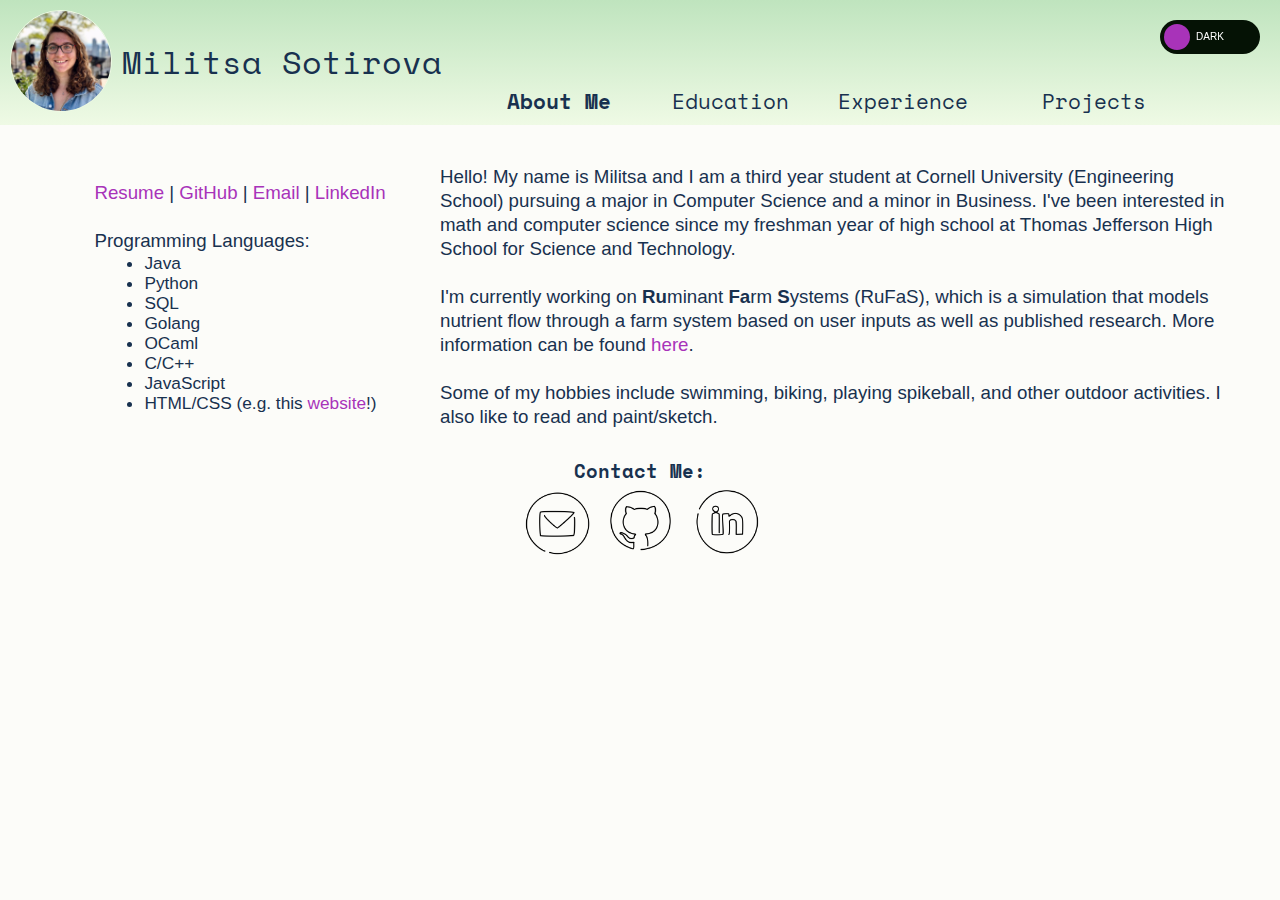
==== aboutme.html @ af570d11 "moving files" ====
<!DOCTYPE html>
<html lang="en">

<head>
	<title>Militsa Sotirova</title>
	<link href="https://fonts.googleapis.com/css?family=Roboto|Space+Mono:400,700&display=swap" rel="stylesheet">
	<link href="./styles/all-pages.css" rel="stylesheet">
	<link href="./styles/light-pages.css" rel="stylesheet" id="theme-link">
	<link href="./styles/toggle.css" rel="stylesheet">
</head>

<body>

	<header>
		<label class="switch">
			<input type="checkbox" id="togBtn">
			<div class="slider round">
				<span class="light">LIGHT</span>
				<span class="dark">DARK</span>
			</div>
		</label>

		<a href="./index.html"><img src="./images/face.jpg" alt="headshot"></a>
		<a href="./index.html">
			<h1>Militsa Sotirova</h1>
		</a>

		<div class="grid-container">
			<div class="grid-item">
				<p><a id="current" href="./aboutme.html"><strong>About Me</strong></a></p>
			</div>

			<div class="grid-item">
				<p><a href="./education.html">Education</a></p>
			</div>

			<div class="grid-item">
				<p><a href="./experience.html">Experience</a></p>
			</div>

			<div class="grid-item">
				<p><a href="./projects.html">Projects</a></p>
			</div>
		</div>

	</header>

	<div class="page-content">
		<div class="aboutme-grid-container">
			<div class="aboutme-grid-item">
				<p><a href="./resources/resume.pdf" target="_blank">Resume</a> | <a href="https://github.com/militsasotirova"
						target="_blank">GitHub</a> | <a href="mailto: militsasotirova@gmail.com" target="_blank">Email</a> | <a
						href="https://www.linkedin.com/in/militsa-sotirova-5362a7177" target="_blank">LinkedIn</a></p>
				<br>
				<p>Programming Languages:</p>
				<ul>
					<li>Java</li>
					<li>Python</li>
					<li>SQL</li>
					<li>Golang</li>
					<li>OCaml</li>
					<li>C/C++</li>
					<li>JavaScript</li>
					<li>HTML/CSS (e.g. this <a href="https://github.com/militsasotirova/militsasotirova.github.io"
							target="_blank">website</a>!)</li>
				</ul>
			</div>

			<div class="aboutme-grid-item">
				<p>Hello! My name is Militsa and I am a third year student at Cornell University (Engineering School)
					pursuing a major in Computer Science
					and a minor in Business. I've been interested in math and computer science since my freshman year of high
					school at Thomas Jefferson High School for Science and Technology. </p>
				<br>
				<p>I'm currently working on <strong>Ru</strong>minant <strong>Fa</strong>rm <strong>S</strong>ystems (RuFaS),
					which
					is a simulation that models nutrient flow through a farm system based on user inputs as well as published
					research.
					More information can be found <a href="./experience.html">here</a>.</p>
				<br>
				<p>Some of my hobbies include swimming, biking, playing spikeball, and other outdoor activities. I also like to
					read and paint/sketch.
				</p>
			</div>
		</div>
	</div>

	<footer>
		<h3>Contact Me:</h3>
		<a href="mailto: militsasotirova@gmail.com" target="_blank"><img src="./images/black-mail.png" title="email"
				alt="email"></a>
		<a href="https://github.com/militsasotirova" target="_blank"><img src="./images/black-github.png" title="github"
				alt="github"></a>
		<a href="https://www.linkedin.com/in/militsa-sotirova-5362a7177" target="_blank"><img
				src="./images/black-linkedin.png" title="linkedin" alt="linkedin"></a>
	</footer>

	<script>
		const toggleSwitch = document.getElementsByClassName("switch")[0];
		const theme = document.querySelector("#theme-link");

		function toggleLightDark(e) {
			if (e.target.checked) {
				theme.href = "./styles/dark-pages.css";
				document.cookie = 'theme=dark';
			}
			else {
				theme.href = "./styles/light-pages.css";
				document.cookie = 'theme=light';
			}
		}
		toggleSwitch.addEventListener('change', toggleLightDark, false);

		function isDark() {
			console.log('cookie: ' + document.cookie + ' end');
			return document.cookie.match(/theme=dark/i) != null;
		}

		function setTheme() {
			if (isDark()) {
				theme.href = "./styles/dark-pages.css";
				var t = document.getElementById("togBtn");
				t.checked = true;
			} else {
				theme.href = "./styles/light-pages.css";
				var t = document.getElementById("togBtn");
				t.checked = false;
			}
		}

		(function () {
			setTheme();
		})();
	</script>
</body>

</html>
---- styles/all-pages.css ----
html {
  height: 100%;
}

* {
  margin: 0;
  padding: 0;
}

header h1 {
  float: left;
  margin-top: 50px;
  font-weight: 300;
}

p {
  font-size: 130%;
}

#current {
  font-weight: 400;
}

footer {
  margin-top: -10px;
  text-align: center;
}

.grid-container {
  width: 55%;
  height: 25%;
  display: grid;
  grid-template-columns: repeat(4, 1fr);
  padding-top: 90px;
  grid-gap: 10px;
}

.grid-item {
  justify-self: end;
}

.page-content {
  font-size: 90%;
  margin: 40px;
  font-family: 'Poppins', sans-serif;
}

ul {
  margin-left: 50px;
  line-height: 20px;
  font-size: 120%;
}

.aboutme-grid-container {
  margin: auto;
  display: grid;
  grid-template-columns: 1fr 2fr;
  justify-content: center;
}

.aboutme-grid-item {
  margin: auto;
}

.education-grid-container {
  display: grid;
  grid-template-columns: 1fr 6fr;
  justify-content: center;
  grid-gap: 50px;
}

.education-grid-item {
  line-height: 30px;
}

.experience-grid-container {
  display: grid;
  grid-template-columns: 1fr 1fr;
  grid-gap: 30px;
  padding-bottom: 10px;
}

.experience-grid-item {
  line-height: 40px;
}

.experience-grid-item p {
  line-height: 25px;
}

.experience-grid-item li {
  line-height: 25px;
}

.projects-grid-container {
  display: grid;
  grid-template-columns: 1fr 1fr 1fr;
  grid-gap: 20px;
}

.projects-grid-item {
  line-height: 40px;
}

.projects-grid-item p {
  line-height: 25px;
}
---- styles/light-pages.css ----
body {
	height: 100%;
	align-items: center;
  justify-content: center;
  resize: vertical;
  font-family: 'Space Mono', monospace;
  color: #18314F;
  background-color: #fcfcf9;
  line-height: 150%;
}

header {
  position: sticky;
  top: 0;
  background-image: linear-gradient(#bfe4be, #effae5);
  height: 125px;
  z-index: 1;
}

header img {
  border-radius: 50%;
  width: 100px;
  height: 100px;
  border: 1px solid #effae5;
  float: left;
  margin: 10px;
}

header a {
  text-decoration: none;
  color: #18314F;
}

footer img {
  width: 75px;
  height: 75px;
}

a {
  text-decoration: none;
  color: #a833b9;
}

a:hover {
  color: #7a8a8a;
}

.modal {
  display: none; /* Hidden by default */
  position: fixed; /* Stay in place */
  z-index: 1; /* Sit on top */
  left: 0;
  top: 0;
  width: 100%; /* Full width */
  height: 100%; /* Full height */
  overflow: auto; /* Enable scroll if needed */
  background-color: rgb(0,0,0); /* Fallback color */
  background-color: rgba(0,0,0,0.4); /* Black w/ opacity */
}

/* Modal Content/Box */
.modal-content {
  background-color: #fefefe;
  margin: 7% auto; /* 15% from the top and centered */
  padding: 20px;
  border: 1px solid #888;
  width: 80%; /* Could be more or less, depending on screen size */
}

/* The Close Button */
.close {
  color: #aaa;
  float: right;
  font-size: 28px;
  font-weight: bold;
}

.close:hover, .close:focus {
  color: black;
  text-decoration: none;
  cursor: pointer;
}

.card {
  box-shadow: 0 4px 8px 0 rgba(63, 60, 60, 0.2);
  transition: 0.3s;
  border-radius: 5px; 
  padding: 2px 16px;
  margin: 10px 10px;
}

.card:hover {
  box-shadow: 0 8px 16px 0 #91917b; 
  cursor: pointer;
}

/* since project cards are actually links, need to specify text to not look
like a link */
.project-card {
  text-decoration: none;
  color: #18314F;
}
.project-card:hover {
  color: #18314F;
}

.education-image {
  height: 200px;
  width: 200px;
}
---- styles/toggle.css ----
.switch {
  position: fixed;
  right: 20px;
  top: 20px;
  display: inline-block;
  width: 100px;
  height: 34px;
  z-index: 1;
}

.switch input {display:none;}

.slider {
  position: absolute;
  cursor: pointer;
  top: 0;
  left: 0;
  right: 0;
  bottom: 0;
  background-color: #051205;
  -webkit-transition: .4s;
  transition: .4s;
}

.slider:before {
  position: absolute;
  content: "";
  height: 26px;
  width: 26px;
  left: 4px;
  bottom: 4px;
  background-color: #a833b9;
  -webkit-transition: .4s;
  transition: .4s;
}

input:checked + .slider {
  background-color: #bfe4be;
}

input:focus + .slider {
  box-shadow: 0 0 1px #2196F3;
}

input:checked + .slider:before {
  -webkit-transform: translateX(65px);
  -ms-transform: translateX(65px);
  transform: translateX(65px);
}

/*------ ADDED CSS ---------*/
.light
{
  display: none;
  color: #18314F;
}

.dark {
  color: white;
}

.light, .dark
{
  position: absolute;
  transform: translate(-50%,-50%);
  top: 50%;
  left: 50%;
  font-size: 10px;
  font-family: Poppins, sans-serif;
}

input:checked+ .slider .light
{display: block;}

input:checked + .slider .dark
{display: none;}

/*--------- END --------*/

/* Rounded sliders */
.slider.round {
  border-radius: 34px;
}

.slider.round:before {
  border-radius: 50%;}
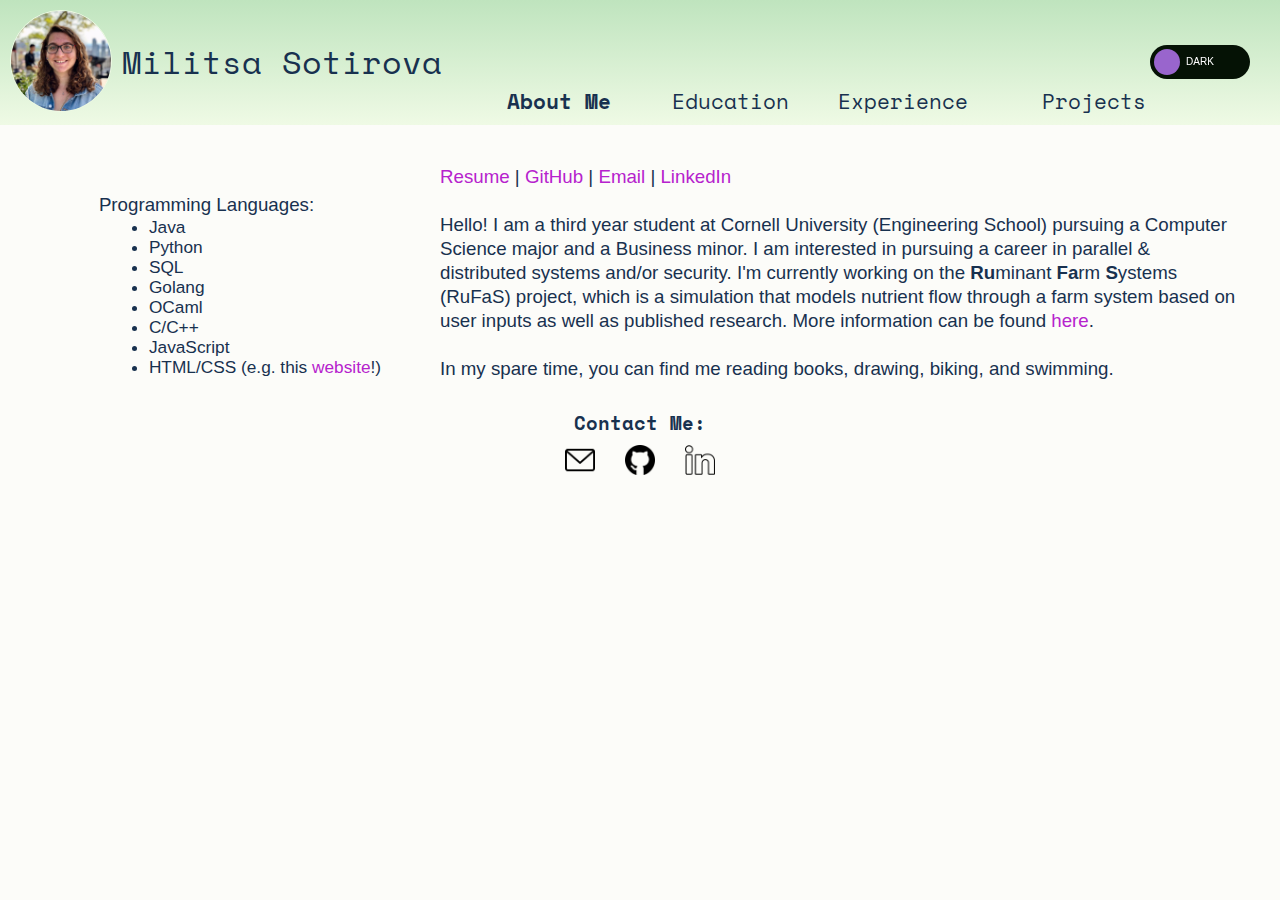
==== commit 9ae7de99: "more updates" ====
--- a/aboutme.html
+++ b/aboutme.html
@@ -7,6 +7,7 @@
 	<link href="./styles/all-pages.css" rel="stylesheet">
 	<link href="./styles/light-pages.css" rel="stylesheet" id="theme-link">
 	<link href="./styles/toggle.css" rel="stylesheet">
+	<link rel="shortcut icon" type="image/x-icon" href="./images/m.png" />
 </head>
 
 <body>
@@ -48,9 +49,6 @@
 	<div class="page-content">
 		<div class="aboutme-grid-container">
 			<div class="aboutme-grid-item">
-				<p><a href="./resources/resume.pdf" target="_blank">Resume</a> | <a href="https://github.com/militsasotirova"
-						target="_blank">GitHub</a> | <a href="mailto: militsasotirova@gmail.com" target="_blank">Email</a> | <a
-						href="https://www.linkedin.com/in/militsa-sotirova-5362a7177" target="_blank">LinkedIn</a></p>
 				<br>
 				<p>Programming Languages:</p>
 				<ul>
@@ -67,19 +65,22 @@
 			</div>
 
 			<div class="aboutme-grid-item">
-				<p>Hello! My name is Militsa and I am a third year student at Cornell University (Engineering School)
-					pursuing a major in Computer Science
-					and a minor in Business. I've been interested in math and computer science since my freshman year of high
-					school at Thomas Jefferson High School for Science and Technology. </p>
-				<br>
-				<p>I'm currently working on <strong>Ru</strong>minant <strong>Fa</strong>rm <strong>S</strong>ystems (RuFaS),
+				<p><a href="./resources/resume.pdf" target="_blank">Resume</a> | <a href="https://github.com/militsasotirova"
+					target="_blank">GitHub</a> | <a href="mailto: militsasotirova@gmail.com" target="_blank">Email</a> | <a
+					href="https://www.linkedin.com/in/militsa-sotirova-5362a7177" target="_blank">LinkedIn</a></p>
+					<br>
+				<p>Hello! I am a third year student at Cornell University (Engineering School)
+					pursuing a Computer Science major and a Business minor. I am interested in 
+					pursuing a career in parallel & distributed systems and/or security.
+					I'm currently working on the 
+					<strong>Ru</strong>minant <strong>Fa</strong>rm <strong>S</strong>ystems (RuFaS) project,
 					which
 					is a simulation that models nutrient flow through a farm system based on user inputs as well as published
 					research.
-					More information can be found <a href="./experience.html">here</a>.</p>
+					More information can be found <a href="./experience.html#rufas-card">here</a>.</p>
 				<br>
-				<p>Some of my hobbies include swimming, biking, playing spikeball, and other outdoor activities. I also like to
-					read and paint/sketch.
+				
+				<p>In my spare time, you can find me reading books, drawing, biking, and swimming.
 				</p>
 			</div>
 		</div>
@@ -87,12 +88,12 @@
 
 	<footer>
 		<h3>Contact Me:</h3>
-		<a href="mailto: militsasotirova@gmail.com" target="_blank"><img src="./images/black-mail.png" title="email"
+		<a href="mailto: militsasotirova@gmail.com" target="_blank"><img src="./images/mail.png" title="email"
 				alt="email"></a>
-		<a href="https://github.com/militsasotirova" target="_blank"><img src="./images/black-github.png" title="github"
+		<a href="https://github.com/militsasotirova" target="_blank"><img src="./images/github.png" title="github"
 				alt="github"></a>
-		<a href="https://www.linkedin.com/in/militsa-sotirova-5362a7177" target="_blank"><img
-				src="./images/black-linkedin.png" title="linkedin" alt="linkedin"></a>
+		<a href="https://www.linkedin.com/in/militsa-sotirova-5362a7177" target="_blank"><img src="./images/linkedin.png"
+				title="linkedin" alt="linkedin"></a>
 	</footer>
 
 	<script>
@@ -112,7 +113,6 @@
 		toggleSwitch.addEventListener('change', toggleLightDark, false);
 
 		function isDark() {
-			console.log('cookie: ' + document.cookie + ' end');
 			return document.cookie.match(/theme=dark/i) != null;
 		}
 
--- a/styles/light-pages.css
+++ b/styles/light-pages.css
@@ -32,13 +32,22 @@
 }
 
 footer img {
-  width: 75px;
-  height: 75px;
+  width: 30px;
+  height: 30px;
+  transition: 0.3s;
+  padding: 10px;
+}
+
+footer img:hover {
+  width: 30px;
+  height: 30px;
+  box-shadow: 0 1px 16px 0 #91917b; 
+  border-radius: 5px;
 }
 
 a {
   text-decoration: none;
-  color: #a833b9;
+  color: #b622cd;
 }
 
 a:hover {
--- a/styles/toggle.css
+++ b/styles/toggle.css
@@ -1,7 +1,7 @@
 .switch {
   position: fixed;
-  right: 20px;
-  top: 20px;
+  right: 30px;
+  top: 45px;
   display: inline-block;
   width: 100px;
   height: 34px;
@@ -29,7 +29,7 @@
   width: 26px;
   left: 4px;
   bottom: 4px;
-  background-color: #a833b9;
+  background-color: #9965CD;
   -webkit-transition: .4s;
   transition: .4s;
 }
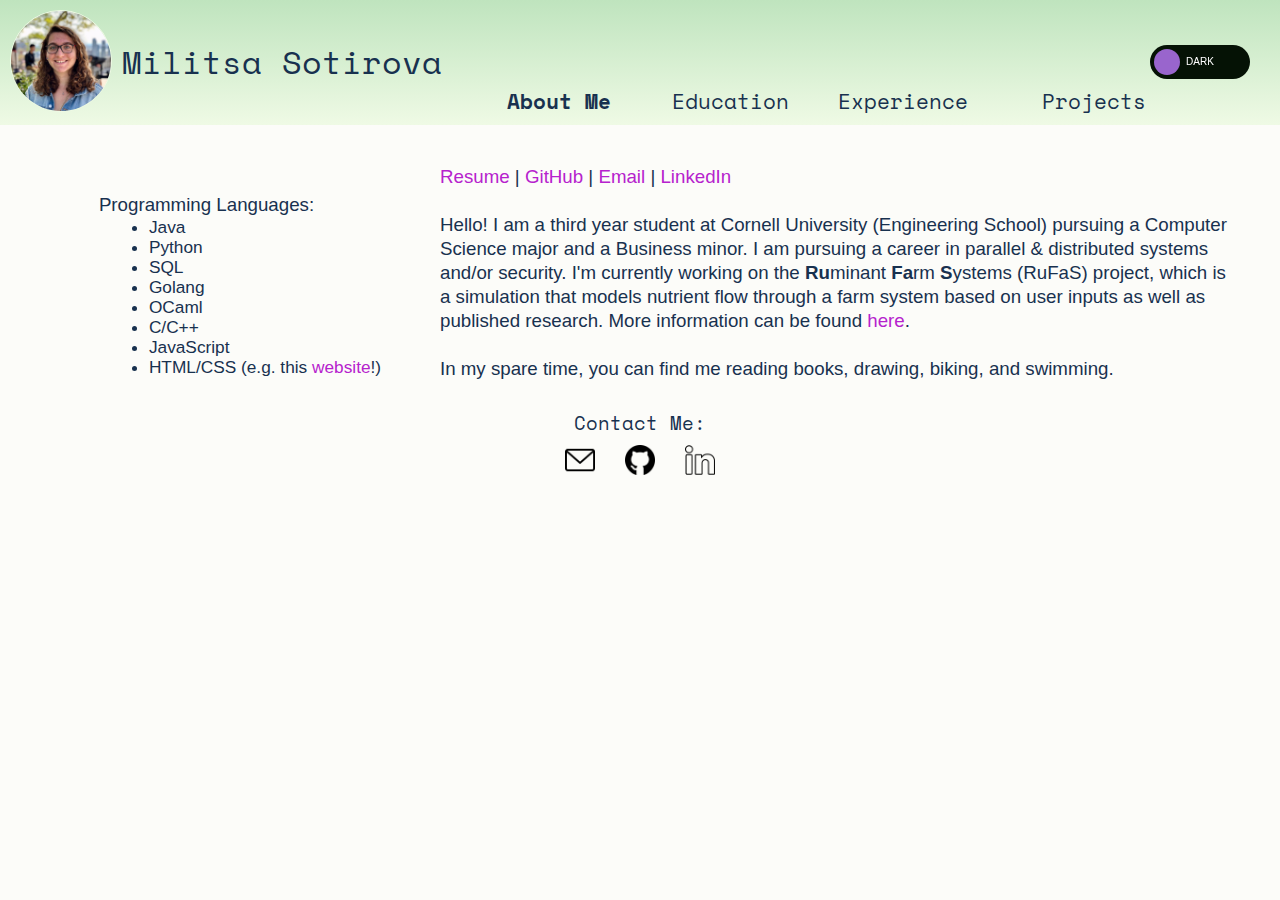
==== commit 252942a5: "small edit" ====
--- a/aboutme.html
+++ b/aboutme.html
@@ -70,7 +70,7 @@
 					href="https://www.linkedin.com/in/militsa-sotirova-5362a7177" target="_blank">LinkedIn</a></p>
 					<br>
 				<p>Hello! I am a third year student at Cornell University (Engineering School)
-					pursuing a Computer Science major and a Business minor. I am interested in 
+					pursuing a Computer Science major and a Business minor. I am 
 					pursuing a career in parallel & distributed systems and/or security.
 					I'm currently working on the 
 					<strong>Ru</strong>minant <strong>Fa</strong>rm <strong>S</strong>ystems (RuFaS) project,
--- a/styles/all-pages.css
+++ b/styles/all-pages.css
@@ -11,6 +11,10 @@
   float: left;
   margin-top: 50px;
   font-weight: 300;
+}
+
+h3 {
+  font-weight: normal;
 }
 
 p {
--- a/styles/light-pages.css
+++ b/styles/light-pages.css
@@ -103,6 +103,10 @@
   cursor: pointer;
 }
 
+.card:focus {
+  box-shadow: 0 4px 8px 0 rgb(250, 5, 5);
+}
+
 /* since project cards are actually links, need to specify text to not look
 like a link */
 .project-card {
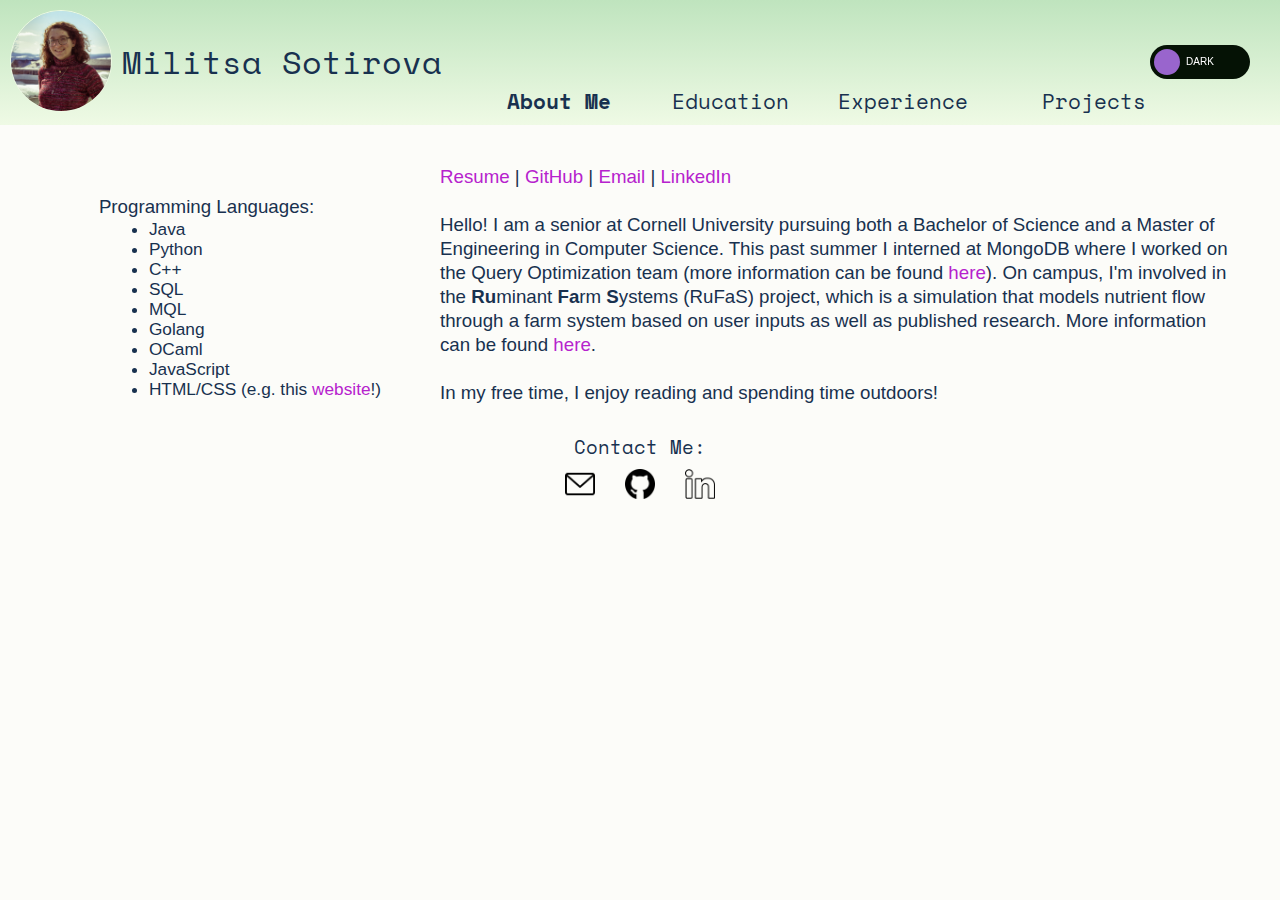
==== commit fd627f1d: "2021 updates" ====
--- a/aboutme.html
+++ b/aboutme.html
@@ -54,10 +54,11 @@
 				<ul>
 					<li>Java</li>
 					<li>Python</li>
+					<li>C++</li>
 					<li>SQL</li>
+					<li>MQL</li>
 					<li>Golang</li>
 					<li>OCaml</li>
-					<li>C/C++</li>
 					<li>JavaScript</li>
 					<li>HTML/CSS (e.g. this <a href="https://github.com/militsasotirova/militsasotirova.github.io"
 							target="_blank">website</a>!)</li>
@@ -69,10 +70,9 @@
 					target="_blank">GitHub</a> | <a href="mailto: militsasotirova@gmail.com" target="_blank">Email</a> | <a
 					href="https://www.linkedin.com/in/militsa-sotirova-5362a7177" target="_blank">LinkedIn</a></p>
 					<br>
-				<p>Hello! I am a third year student at Cornell University (Engineering School)
-					pursuing a Computer Science major and a Business minor. I am 
-					pursuing a career in parallel & distributed systems and/or security.
-					I'm currently working on the 
+				<p>Hello! I am a senior at Cornell University pursuing both a Bachelor of Science and a 
+					Master of Engineering in Computer Science. This past summer I interned at MongoDB where I worked 
+					on the Query Optimization team (more information can be found <a href="./experience.html#mongo-card">here</a>). On campus, I'm involved in the
 					<strong>Ru</strong>minant <strong>Fa</strong>rm <strong>S</strong>ystems (RuFaS) project,
 					which
 					is a simulation that models nutrient flow through a farm system based on user inputs as well as published
@@ -80,7 +80,7 @@
 					More information can be found <a href="./experience.html#rufas-card">here</a>.</p>
 				<br>
 				
-				<p>In my spare time, you can find me reading books, drawing, biking, and swimming.
+				<p>In my free time, I enjoy reading and spending time outdoors!
 				</p>
 			</div>
 		</div>
--- a/styles/all-pages.css
+++ b/styles/all-pages.css
@@ -108,4 +108,15 @@
 
 .projects-grid-item p {
   line-height: 25px;
+}
+
+.mongo-gif {
+  width: 400px;
+  height: 400px;
+}
+
+.mongo-img {
+  height: 50px;
+  width: 50px; 
+  padding: 5px;
 }--- a/styles/light-pages.css
+++ b/styles/light-pages.css
@@ -120,4 +120,11 @@
 .education-image {
   height: 200px;
   width: 200px;
-}+}
+
+.project-img {
+  height: 50px;
+  width: 50px;
+  padding: 5px;
+}
+
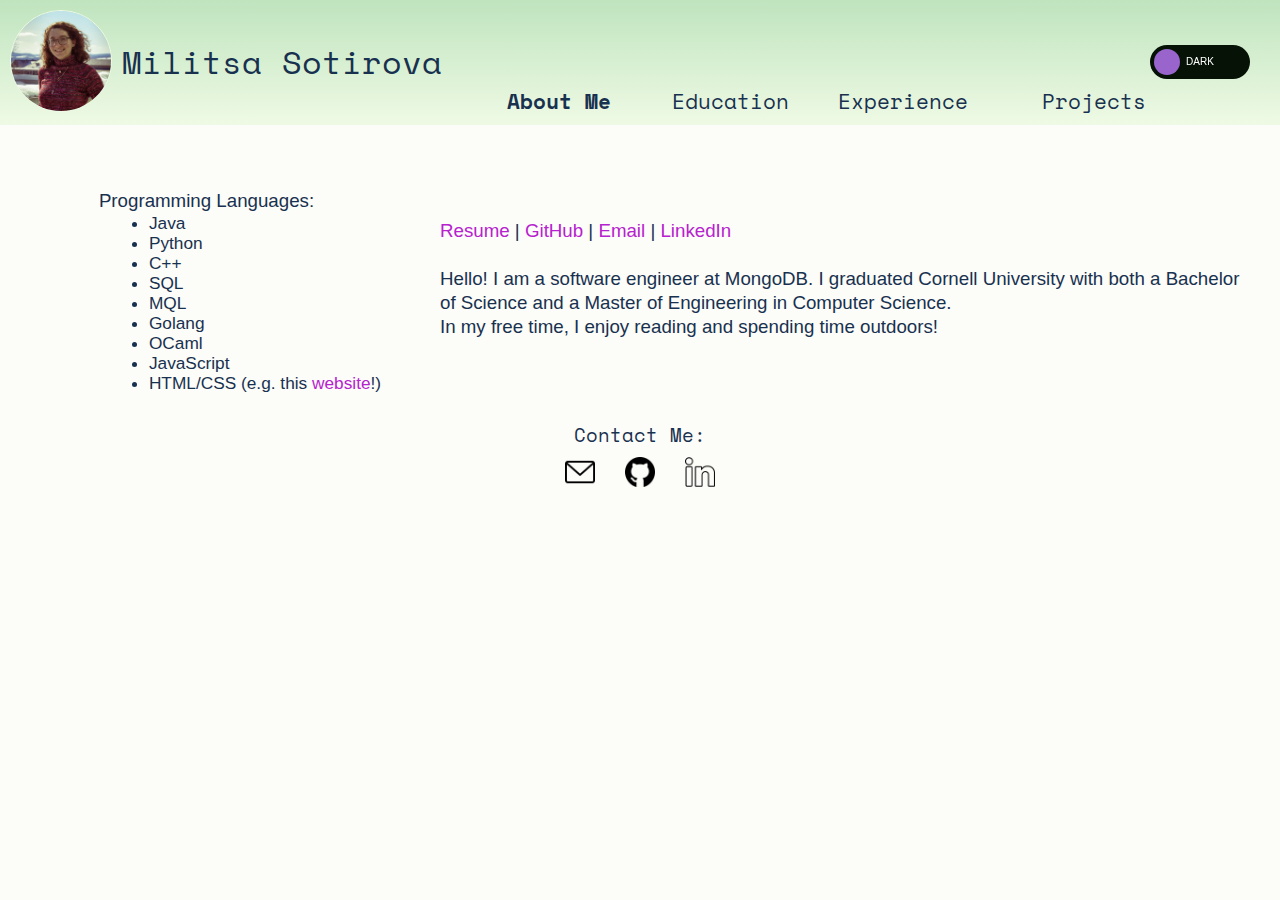
==== commit 12cb0ad5: "Update aboutme.html" ====
--- a/aboutme.html
+++ b/aboutme.html
@@ -70,14 +70,8 @@
 					target="_blank">GitHub</a> | <a href="mailto: militsasotirova@gmail.com" target="_blank">Email</a> | <a
 					href="https://www.linkedin.com/in/militsa-sotirova-5362a7177" target="_blank">LinkedIn</a></p>
 					<br>
-				<p>Hello! I am a senior at Cornell University pursuing both a Bachelor of Science and a 
-					Master of Engineering in Computer Science. This past summer I interned at MongoDB where I worked 
-					on the Query Optimization team (more information can be found <a href="./experience.html#mongo-card">here</a>). On campus, I'm involved in the
-					<strong>Ru</strong>minant <strong>Fa</strong>rm <strong>S</strong>ystems (RuFaS) project,
-					which
-					is a simulation that models nutrient flow through a farm system based on user inputs as well as published
-					research.
-					More information can be found <a href="./experience.html#rufas-card">here</a>.</p>
+				<p>Hello! I am a software engineer at MongoDB. I graduated Cornell University with both a Bachelor of Science and a 
+					Master of Engineering in Computer Science. 
 				<br>
 				
 				<p>In my free time, I enjoy reading and spending time outdoors!
@@ -134,4 +128,4 @@
 	</script>
 </body>
 
-</html>+</html>
